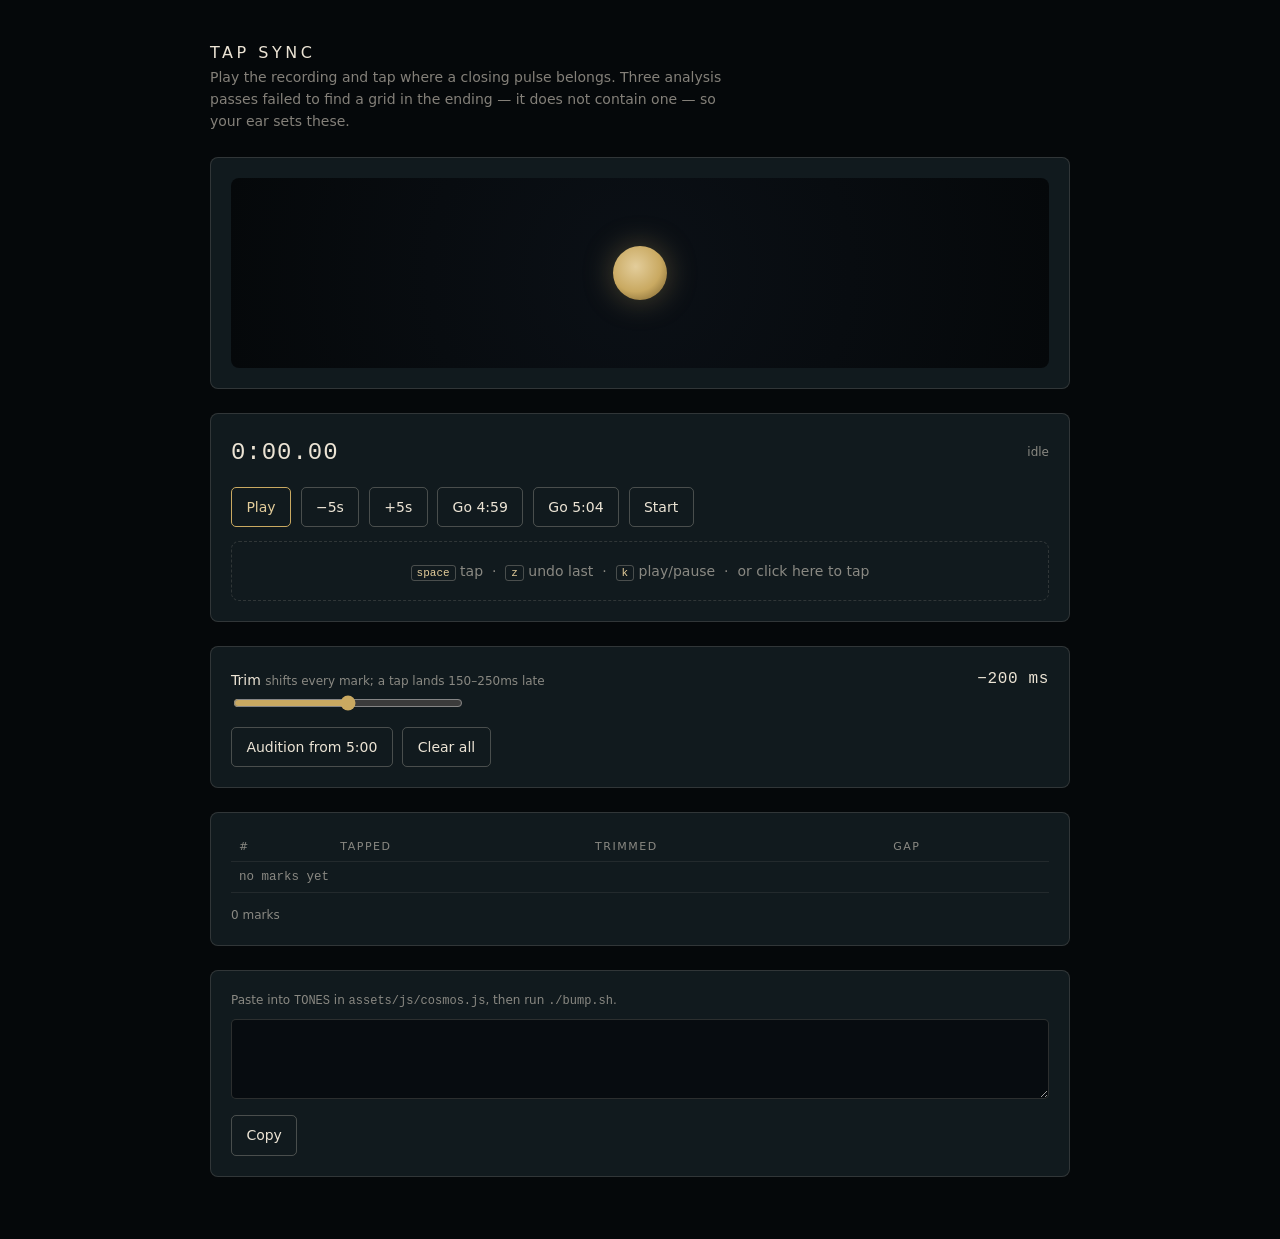
==== docs/sync.html @ dc1c2ac0 "Tap-synced closing pulses, a better rake, and park the closing tone The closing pulse times are now " ====
<!doctype html>
<html lang="en">
<head>
<meta charset="utf-8">
<meta name="viewport" content="width=device-width, initial-scale=1">
<title>Zen · tap sync</title>
<!--
  A tool, not part of the site. Nothing links to it.

  Why it exists: the closing pulses in the Sanctuary's night mode need
  to land on moments in the recording, and three separate attempts to
  find those moments by analysis all failed for measurable reasons:

    - spectral flux finds NO discrete onsets between 5:12 and 5:36
    - envelope-swell picking gave intervals of 3.30 / 2.66 / 2.84s,
      irregular, and audibly wrong
    - tempo autocorrelation after he stops speaking reads 0.038,
      which is noise; two windows also disagreed by 26 BPM

  The ending has no grid in it. So the ear does the job instead: play
  it, tap where a pulse belongs, copy the array into TONES in
  assets/js/cosmos.js.

  Tapping runs late by roughly 150-250ms, so there is a trim. Set the
  marks first, then nudge the trim while auditioning until the flash
  sits on the sound.
-->
<style>
  :root {
    color-scheme: dark;
    --void:#05080a; --ink:#111a1e; --ivory:#ece4d5;
    --dim:rgba(236,228,213,.55); --gold:#c9a961; --gold-soft:#e3cd9b;
    --ui:Inter,ui-sans-serif,system-ui,"Segoe UI",sans-serif;
    --mono:ui-monospace,"Cascadia Mono",Consolas,monospace;
  }
  * { box-sizing:border-box }
  body {
    margin:0; min-height:100vh; background:var(--void); color:var(--ivory);
    font-family:var(--ui); font-size:14px; line-height:1.6;
    display:grid; place-items:start center; padding:2.5rem 1.25rem 4rem;
  }
  .wrap { width:min(860px,100%); display:grid; gap:1.5rem }
  h1 { margin:0; font-size:1rem; font-weight:500; letter-spacing:.22em; text-transform:uppercase }
  .sub { margin:0; color:var(--dim); max-width:60ch }

  .panel { border:1px solid rgba(236,228,213,.14); border-radius:8px; padding:1.25rem; background:var(--ink) }

  /* the flash: this is what has to line up with the sound */
  .stage { position:relative; height:190px; display:grid; place-items:center; overflow:hidden;
           border-radius:8px; background:radial-gradient(circle at 50% 50%,#0b1016,#05080a) }
  .orb { width:54px; height:54px; border-radius:50%;
         background:radial-gradient(circle at 42% 38%,var(--gold-soft),var(--gold) 55%,#6d5626);
         box-shadow:0 0 30px rgba(201,169,97,.35) }
  .ring { position:absolute; border:1px solid var(--gold-soft); border-radius:50%;
          width:54px; height:54px; opacity:0; pointer-events:none }
  .ring.go { animation:out 1.5s ease-out forwards }
  @keyframes out { from{opacity:.85;width:54px;height:54px} to{opacity:0;width:420px;height:420px} }

  .row { display:flex; flex-wrap:wrap; gap:.6rem; align-items:center }
  button {
    font:inherit; color:var(--ivory); background:transparent; cursor:pointer;
    border:1px solid rgba(236,228,213,.26); border-radius:5px; padding:.5rem .9rem;
  }
  button:hover { border-color:var(--gold-soft); color:var(--gold-soft) }
  button.primary { border-color:var(--gold); color:var(--gold-soft) }
  .clock { font-family:var(--mono); font-size:1.5rem; letter-spacing:.04em }
  .hint { color:var(--dim); font-size:12px }
  kbd { font-family:var(--mono); font-size:11px; border:1px solid rgba(236,228,213,.26);
        border-radius:3px; padding:1px 5px; color:var(--gold-soft) }

  input[type=range] { width:230px; accent-color:var(--gold) }

  table { width:100%; border-collapse:collapse; font-family:var(--mono); font-size:12.5px }
  th,td { text-align:left; padding:.32rem .5rem; border-bottom:1px solid rgba(236,228,213,.08) }
  th { color:var(--dim); font-weight:400; font-family:var(--ui); font-size:11px;
       letter-spacing:.14em; text-transform:uppercase }
  .odd { color:#e8a06a }                 /* an interval well off the median */
  textarea { width:100%; min-height:80px; font-family:var(--mono); font-size:12.5px;
             color:var(--gold-soft); background:#070c10; border:1px solid rgba(236,228,213,.16);
             border-radius:5px; padding:.7rem; resize:vertical }
  .tapzone { border-style:dashed; text-align:center; padding:1.1rem; color:var(--dim) }
</style>
</head>
<body>
<div class="wrap">

  <div>
    <h1>Tap sync</h1>
    <p class="sub">Play the recording and tap where a closing pulse belongs.
    Three analysis passes failed to find a grid in the ending — it does not
    contain one — so your ear sets these.</p>
  </div>

  <div class="panel">
    <div class="stage">
      <div class="orb"></div>
      <div class="ring" id="r1"></div><div class="ring" id="r2"></div><div class="ring" id="r3"></div>
    </div>
  </div>

  <div class="panel">
    <div class="row" style="justify-content:space-between">
      <span class="clock" id="clock">0:00.00</span>
      <span class="hint" id="state">idle</span>
    </div>
    <div class="row" style="margin-top:.9rem">
      <button class="primary" id="play">Play</button>
      <button data-seek="-5">&minus;5s</button>
      <button data-seek="5">+5s</button>
      <button data-goto="299">Go 4:59</button>
      <button data-goto="304">Go 5:04</button>
      <button data-goto="0">Start</button>
    </div>
    <div class="tapzone panel row" id="tapzone" style="margin-top:.9rem; justify-content:center">
      <span><kbd>space</kbd> tap &nbsp;·&nbsp; <kbd>z</kbd> undo last &nbsp;·&nbsp;
      <kbd>k</kbd> play/pause &nbsp;·&nbsp; or click here to tap</span>
    </div>
  </div>

  <div class="panel">
    <div class="row" style="justify-content:space-between">
      <label for="trim">Trim <span class="hint">shifts every mark; a tap lands 150&ndash;250ms late</span></label>
      <span class="clock" id="trimval" style="font-size:1rem">&minus;200 ms</span>
    </div>
    <input type="range" id="trim" min="-600" max="200" step="10" value="-200">
    <div class="row" style="margin-top:.6rem">
      <button id="audition">Audition from 5:00</button>
      <button id="clear">Clear all</button>
    </div>
  </div>

  <div class="panel">
    <table>
      <thead><tr><th>#</th><th>tapped</th><th>trimmed</th><th>gap</th></tr></thead>
      <tbody id="rows"></tbody>
    </table>
    <p class="hint" id="stats" style="margin:.8rem 0 0"></p>
  </div>

  <div class="panel">
    <p class="hint" style="margin:0 0 .5rem">
      Paste into <code>TONES</code> in <code>assets/js/cosmos.js</code>, then run <code>./bump.sh</code>.
    </p>
    <textarea id="out" readonly></textarea>
    <div class="row" style="margin-top:.6rem"><button id="copy">Copy</button></div>
  </div>

</div>

<audio id="a" src="../assets/audio/KTN.mp3" preload="auto"></audio>

<script>
const a = document.getElementById('a');
const $ = (id) => document.getElementById(id);
let taps = [];
let ringN = 0;

const clock = (s) => `${Math.floor(s/60)}:${String((s%60).toFixed(2)).padStart(5,'0')}`;
const trim  = () => +$('trim').value / 1000;

function flash() {
  const r = $('r' + (ringN++ % 3 + 1));
  r.classList.remove('go');
  void r.offsetWidth;                 // restart the animation
  r.classList.add('go');
}

function render() {
  const t = taps.map(x => x + trim()).sort((p,q) => p-q);
  const gaps = t.slice(1).map((x,i) => x - t[i]);
  const med  = gaps.length ? [...gaps].sort((p,q)=>p-q)[gaps.length>>1] : 0;

  $('rows').innerHTML = t.map((x,i) => {
    const g = i ? t[i] - t[i-1] : null;
    const odd = g !== null && med && Math.abs(g - med) > med * .25;
    return `<tr><td>${i+1}</td><td>${clock(taps.sort((p,q)=>p-q)[i])}</td>`
         + `<td>${clock(x)}</td>`
         + `<td class="${odd?'odd':''}">${g===null?'—':g.toFixed(3)+'s'}</td></tr>`;
  }).join('') || '<tr><td colspan="4" style="color:var(--dim)">no marks yet</td></tr>';

  if (gaps.length) {
    const mean = gaps.reduce((s,g)=>s+g,0)/gaps.length;
    const sd = Math.sqrt(gaps.reduce((s,g)=>s+(g-mean)**2,0)/gaps.length);
    $('stats').textContent =
      `${t.length} marks · mean gap ${mean.toFixed(3)}s · sd ${sd.toFixed(3)}s`
      + (sd < .12 ? ' · steady' : ' · uneven, which is fine if the music is');
  } else $('stats').textContent = `${t.length} mark${t.length===1?'':'s'}`;

  $('out').value = t.length
    ? `const TONES = [${t.map(x => x.toFixed(2)).join(', ')}];`
    : '';
}

function tap() {
  if (a.paused) return;
  taps.push(a.currentTime);
  flash();
  render();
}

$('play').addEventListener('click', () => a.paused ? a.play() : a.pause());
$('tapzone').addEventListener('click', tap);
$('clear').addEventListener('click', () => { taps = []; render(); });
$('trim').addEventListener('input', () => {
  $('trimval').textContent = `${$('trim').value} ms`.replace('-','−');
  render();
});
$('copy').addEventListener('click', async () => {
  try { await navigator.clipboard.writeText($('out').value); $('copy').textContent = 'Copied'; }
  catch { $('out').select(); }
  setTimeout(() => $('copy').textContent = 'Copy', 1200);
});

document.querySelectorAll('[data-seek]').forEach(b =>
  b.addEventListener('click', () => a.currentTime = Math.max(0, a.currentTime + +b.dataset.seek)));
document.querySelectorAll('[data-goto]').forEach(b =>
  b.addEventListener('click', () => a.currentTime = +b.dataset.goto));

/* audition: play the close and flash on each trimmed mark, so the loop
   closes without going back to the editor */
let armed = [];
$('audition').addEventListener('click', () => {
  armed = taps.map(x => x + trim()).sort((p,q)=>p-q);
  a.currentTime = 300;
  a.play();
});
a.addEventListener('timeupdate', () => {
  $('clock').textContent = clock(a.currentTime);
  while (armed.length && a.currentTime >= armed[0]) { armed.shift(); flash(); }
});
a.addEventListener('play',  () => { $('play').textContent = 'Pause'; $('state').textContent = 'playing'; });
a.addEventListener('pause', () => { $('play').textContent = 'Play';  $('state').textContent = 'paused'; });

window.addEventListener('keydown', (e) => {
  if (e.code === 'Space') { e.preventDefault(); tap(); }
  else if (e.key === 'z') { taps.pop(); render(); }
  else if (e.key === 'k') { a.paused ? a.play() : a.pause(); }
});

$('trimval').textContent = '−200 ms';
render();
</script>
</body>
</html>
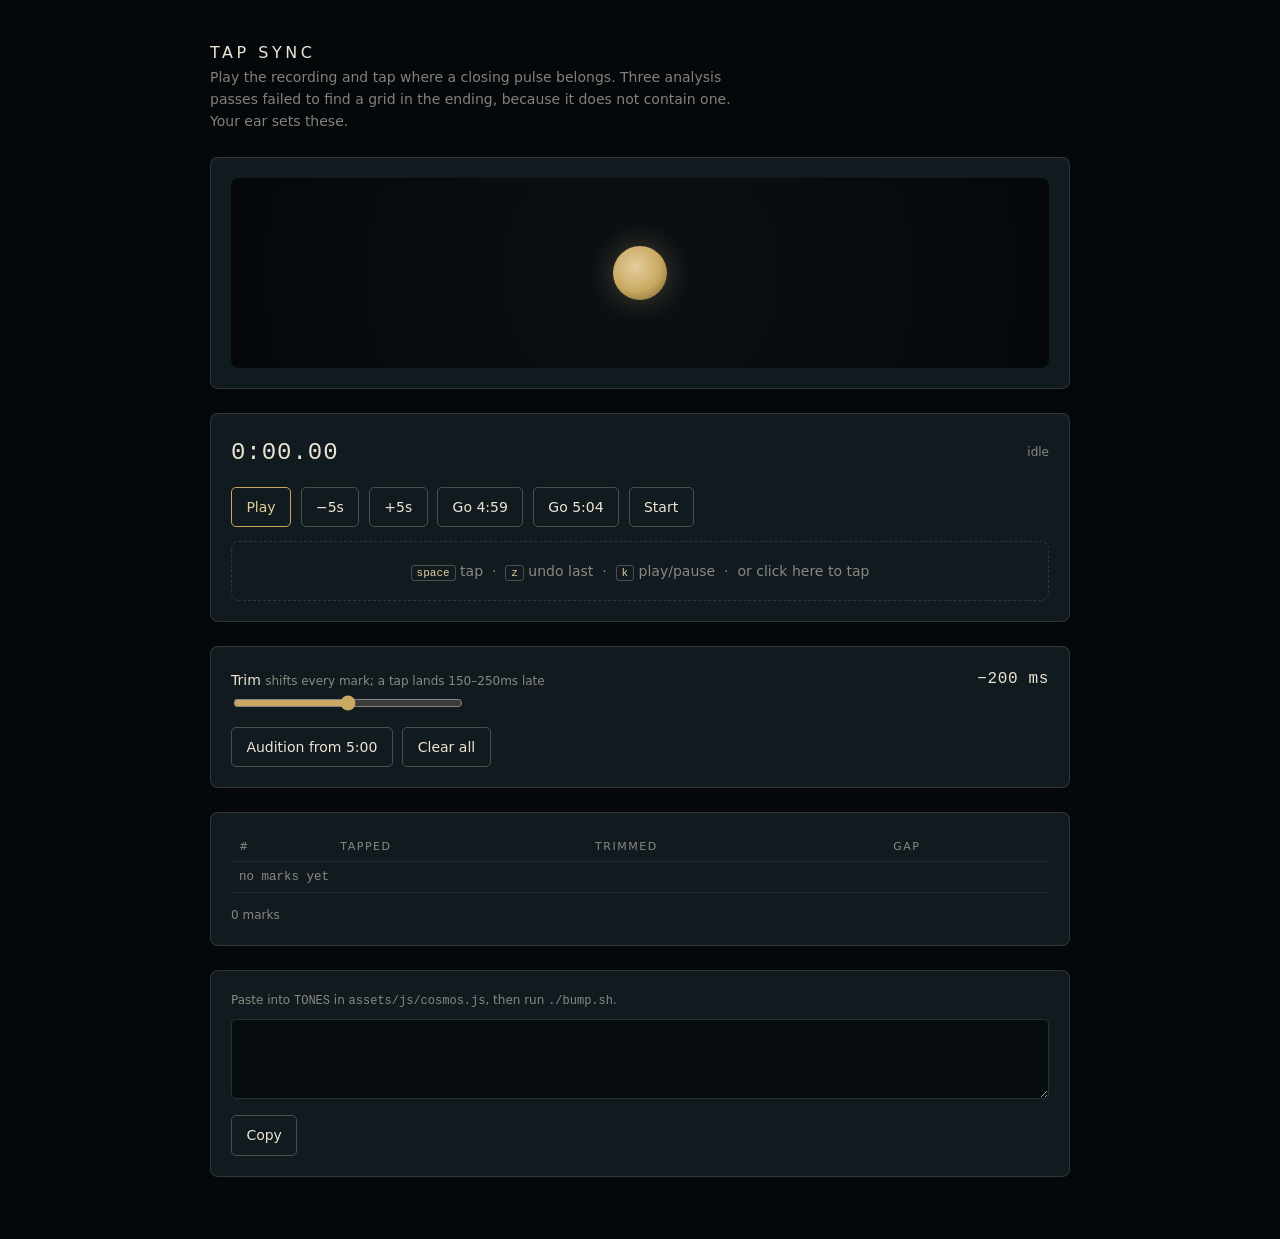
==== commit d0e5d6f1: "Take the em dashes out of the copy Rewritten rather than swapped. Replacing a dash with a hyphen rea" ====
--- a/docs/sync.html
+++ b/docs/sync.html
@@ -87,8 +87,8 @@
   <div>
     <h1>Tap sync</h1>
     <p class="sub">Play the recording and tap where a closing pulse belongs.
-    Three analysis passes failed to find a grid in the ending — it does not
-    contain one — so your ear sets these.</p>
+    Three analysis passes failed to find a grid in the ending, because it does
+    not contain one. Your ear sets these.</p>
   </div>
 
   <div class="panel">
@@ -175,7 +175,7 @@
     const odd = g !== null && med && Math.abs(g - med) > med * .25;
     return `<tr><td>${i+1}</td><td>${clock(taps.sort((p,q)=>p-q)[i])}</td>`
          + `<td>${clock(x)}</td>`
-         + `<td class="${odd?'odd':''}">${g===null?'—':g.toFixed(3)+'s'}</td></tr>`;
+         + `<td class="${odd?'odd':''}">${g===null?'·':g.toFixed(3)+'s'}</td></tr>`;
   }).join('') || '<tr><td colspan="4" style="color:var(--dim)">no marks yet</td></tr>';
 
   if (gaps.length) {
